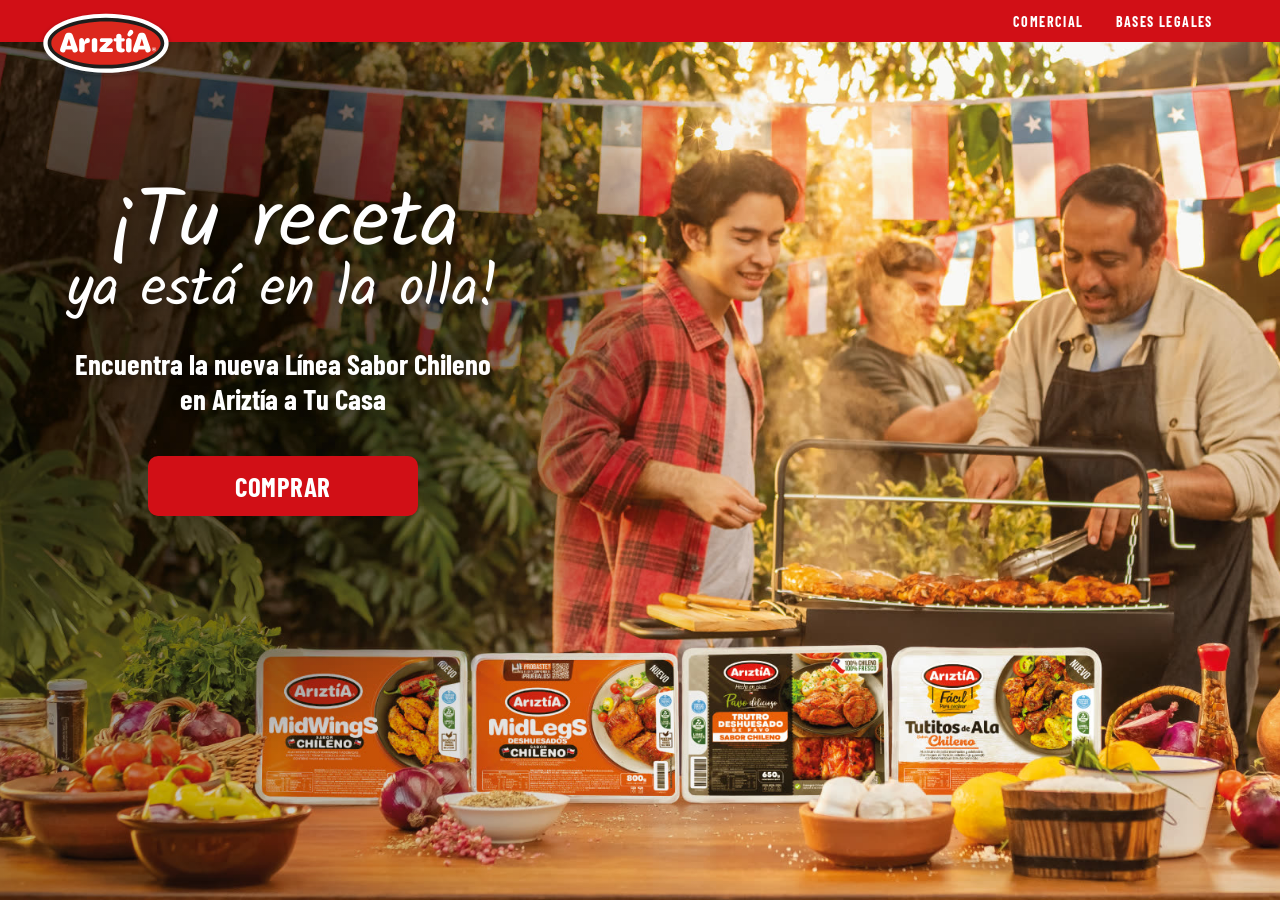
==== gracias.html @ 1b7d971b "Logo Ariztía nuevo (Logo_A.svg) en header, estancia 3, footer, thank you page y animación Co-Authore" ====
<!DOCTYPE html>
<html lang="es">
<head>
  <meta charset="UTF-8">
  <meta name="viewport" content="width=device-width, initial-scale=1.0">
  <title>Ariztía | Gracias por compartir tu sabor</title>
  <meta name="robots" content="noindex, nofollow">
  <link rel="preconnect" href="https://fonts.googleapis.com">
  <link rel="preconnect" href="https://fonts.gstatic.com" crossorigin>
  <link href="https://fonts.googleapis.com/css2?family=Barlow+Condensed:wght@500;600;700&family=Barlow+Semi+Condensed:wght@300;400;500;600&family=Kalam:wght@400;700&display=swap" rel="stylesheet">
  <link rel="stylesheet" href="styles.css">
</head>
<body class="page-thanks">

  <!-- HEADER -->
  <header class="header">
    <div class="header__inner">
      <a href="index.html" class="header__logo" id="headerLogo" aria-label="Ariztía">
        <img src="img/logo-ariztia.svg" alt="Ariztía">
      </a>
      <nav class="header__nav" id="nav">
        <a href="index.html#comercial">Comercial</a>
        <a href="#" class="js-legal" data-doc="bases">Bases legales</a>
      </nav>
      <button class="header__menu" id="menuBtn" aria-label="Abrir menú" aria-expanded="false" aria-controls="nav">
        <span></span><span></span><span></span>
      </button>
    </div>
    <div class="header__progress" id="scrollProgress" aria-hidden="true"></div>
  </header>

  <main id="top" class="thanks">
    <section class="ty" aria-labelledby="tyTitle">
      <div class="ty__inner">
        <h1 class="ty__title anim" data-anim="up" id="tyTitle">
          <span class="ty__title-big">¡Tu receta</span>
          <span class="ty__title-small">ya está en la olla!</span>
        </h1>
        <p class="ty__text anim" data-anim="up" style="--d:.15s">Encuentra la nueva Línea Sabor Chileno<span class="br-desktop"> </span>en Ariztía a Tu Casa</p>
        <a class="btn ty__btn anim" data-anim="up" style="--d:.3s" href="https://www.ariztiaatucasa.cl/parrilleros.html" target="_blank" rel="noopener">Comprar</a>
      </div>
    </section>
  </main>

  <!-- MODAL LEGAL -->
  <div class="modal" id="legalModal" hidden role="dialog" aria-modal="true">
    <div class="modal__backdrop js-close-modal"></div>
    <div class="modal__box modal__box--doc">
      <button class="modal__close js-close-modal" aria-label="Cerrar">&times;</button>
      <div class="modal__doc" id="legalContent"></div>
    </div>
  </div>

  <script src="script.js"></script>
</body>
</html>
---- styles.css ----
/* =========================================================
   Ariztía — Landing "Al recetario del campo chileno"
   Mobile-first (base: iPhone 14 Pro Max, 430px)
   ========================================================= */

/* ---------- Tipografías corporativas ----------
   Bahnschrift y Segoe Print se toman primero de la máquina (local):
   vienen en Windows 10/11 y en este Mac via Adobe Creative Cloud.
   Como respaldo para hosting, copiar en fonts/ (desde Windows C:\Windows\Fonts):
     fonts/bahnschrift.ttf   (variable: peso 300-700, ancho 75-100)
     fonts/segoepr.ttf       (Segoe Print)
     fonts/segoeprb.ttf      (Segoe Print Bold)
   Si nada de eso existe, cae a Barlow Condensed / Kalam (Google Fonts). */
@font-face {
  font-family: "Bahnschrift";
  src: local("Bahnschrift Light Condensed"), local("Bahnschrift-Light-Condensed"), url("fonts/bahnschrift.ttf") format("truetype");
  font-weight: 300;
  font-stretch: 75%;
  font-display: swap;
}
@font-face {
  font-family: "Bahnschrift";
  src: local("Bahnschrift Light SemiCondensed"), local("Bahnschrift-Light-SemiCondensed"), url("fonts/bahnschrift.ttf") format("truetype");
  font-weight: 300;
  font-stretch: 87.5%;
  font-display: swap;
}
@font-face {
  font-family: "Bahnschrift";
  src: local("Bahnschrift Light"), local("Bahnschrift-Light"), url("fonts/bahnschrift.ttf") format("truetype");
  font-weight: 300;
  font-stretch: 100%;
  font-display: swap;
}
@font-face {
  font-family: "Bahnschrift";
  src: local("Bahnschrift SemiLight Condensed"), local("Bahnschrift-SemiLight-Condensed"), url("fonts/bahnschrift.ttf") format("truetype");
  font-weight: 350;
  font-stretch: 75%;
  font-display: swap;
}
@font-face {
  font-family: "Bahnschrift";
  src: local("Bahnschrift SemiLight SemiCondensed"), local("Bahnschrift-SemiLight-SemiCondensed"), url("fonts/bahnschrift.ttf") format("truetype");
  font-weight: 350;
  font-stretch: 87.5%;
  font-display: swap;
}
@font-face {
  font-family: "Bahnschrift";
  src: local("Bahnschrift SemiLight"), local("Bahnschrift-SemiLight"), url("fonts/bahnschrift.ttf") format("truetype");
  font-weight: 350;
  font-stretch: 100%;
  font-display: swap;
}
@font-face {
  font-family: "Bahnschrift";
  src: local("Bahnschrift Condensed"), local("Bahnschrift-Condensed"), url("fonts/bahnschrift.ttf") format("truetype");
  font-weight: 400;
  font-stretch: 75%;
  font-display: swap;
}
@font-face {
  font-family: "Bahnschrift";
  src: local("Bahnschrift SemiCondensed"), local("Bahnschrift-SemiCondensed"), url("fonts/bahnschrift.ttf") format("truetype");
  font-weight: 400;
  font-stretch: 87.5%;
  font-display: swap;
}
@font-face {
  font-family: "Bahnschrift";
  src: local("Bahnschrift"), local("Bahnschrift"), url("fonts/bahnschrift.ttf") format("truetype");
  font-weight: 400;
  font-stretch: 100%;
  font-display: swap;
}
@font-face {
  font-family: "Bahnschrift";
  src: local("Bahnschrift SemiBold Condensed"), local("Bahnschrift-SemiBold-Condensed"), url("fonts/bahnschrift.ttf") format("truetype");
  font-weight: 600;
  font-stretch: 75%;
  font-display: swap;
}
@font-face {
  font-family: "Bahnschrift";
  src: local("Bahnschrift SemiBold SemiCondensed"), local("Bahnschrift-SemiBold-SemiCondensed"), url("fonts/bahnschrift.ttf") format("truetype");
  font-weight: 600;
  font-stretch: 87.5%;
  font-display: swap;
}
@font-face {
  font-family: "Bahnschrift";
  src: local("Bahnschrift SemiBold"), local("Bahnschrift-SemiBold"), url("fonts/bahnschrift.ttf") format("truetype");
  font-weight: 600;
  font-stretch: 100%;
  font-display: swap;
}
@font-face {
  font-family: "Bahnschrift";
  src: local("Bahnschrift Bold Condensed"), local("Bahnschrift-Bold-Condensed"), url("fonts/bahnschrift.ttf") format("truetype");
  font-weight: 700;
  font-stretch: 75%;
  font-display: swap;
}
@font-face {
  font-family: "Bahnschrift";
  src: local("Bahnschrift Bold SemiCondensed"), local("Bahnschrift-Bold-SemiCondensed"), url("fonts/bahnschrift.ttf") format("truetype");
  font-weight: 700;
  font-stretch: 87.5%;
  font-display: swap;
}
@font-face {
  font-family: "Bahnschrift";
  src: local("Bahnschrift Bold"), local("Bahnschrift-Bold"), url("fonts/bahnschrift.ttf") format("truetype");
  font-weight: 700;
  font-stretch: 100%;
  font-display: swap;
}
@font-face {
  font-family: "Segoe Print";
  src: local("Segoe Print"), local("SegoePrint"), url("fonts/segoepr.ttf") format("truetype");
  font-weight: 400;
  font-display: swap;
}
@font-face {
  font-family: "Segoe Print";
  src: local("Segoe Print Bold"), local("SegoePrint-Bold"), url("fonts/segoeprb.ttf") format("truetype");
  font-weight: 700;
  font-display: swap;
}

:root {
  --red: #d10f16;
  --red-dark: #b30c12;
  --black: #050505;
  --white: #ffffff;
  --gray-line: #a3a3a3;
  --gray-text: #3a3a3a;
  --font-head: "Bahnschrift", "Barlow Condensed", "Arial Narrow", sans-serif;   /* titulares: Bahnschrift Condensed */
  --font-cond: "Bahnschrift", "Barlow Semi Condensed", "Arial Narrow", sans-serif; /* textos y labels: Bahnschrift SemiCondensed */
  --font-script: "Segoe Print", "Kalam", "Bradley Hand", cursive;
  --radius-card: 34px;
  --gutter: 16px;
  --header-h: 80px;
}

*, *::before, *::after { box-sizing: border-box; }

html { scroll-behavior: smooth; -webkit-text-size-adjust: 100%; }

body {
  margin: 0;
  font-family: var(--font-cond);
  font-stretch: 87.5%;
  font-weight: 300;
  color: var(--gray-text);
  background: var(--white);
  overflow-x: hidden;
}

img { max-width: 100%; display: block; }
button { font: inherit; cursor: pointer; }
a { color: inherit; }

.req { color: var(--red); }

/* ---------- Header ---------- */
.header {
  position: sticky;
  top: 0;
  z-index: 50;
  background: var(--red);
  height: var(--header-h);
}
.header__inner {
  max-width: 1200px;
  margin: 0 auto;
  height: 100%;
  padding: 0 26px;
  display: flex;
  align-items: center;
  justify-content: space-between;
}
.header__logo img { width: 80px; height: auto; }

.header__nav {
  position: fixed;
  inset: var(--header-h) 0 0 0;
  background: var(--red);
  display: flex;
  flex-direction: column;
  align-items: center;
  justify-content: center;
  gap: 32px;
  transform: translateY(-110%);
  opacity: 0;
  transition: transform .35s ease, opacity .3s ease;
  z-index: 40;
}
.header__nav.is-open { transform: translateY(0); opacity: 1; }
.header__nav a {
  color: #fff;
  text-decoration: none;
  font-family: var(--font-head);
  font-stretch: 75%;
  font-weight: 700;
  font-size: 28px;
  letter-spacing: .06em;
  text-transform: uppercase;
}

.header__menu {
  width: 30px;
  height: 22px;
  padding: 0;
  border: 0;
  background: none;
  display: flex;
  flex-direction: column;
  justify-content: space-between;
}
.header__menu span {
  display: block;
  height: 3px;
  width: 100%;
  background: #fff;
  border-radius: 2px;
  transition: transform .3s, opacity .3s;
}
.header__menu.is-open span:nth-child(1) { transform: translateY(9.5px) rotate(45deg); }
.header__menu.is-open span:nth-child(2) { opacity: 0; }
.header__menu.is-open span:nth-child(3) { transform: translateY(-9.5px) rotate(-45deg); }

/* ---------- Hero ---------- */
.hero {
  position: sticky;      /* queda fijo bajo el header; la sección 2 se desliza encima (parallax) */
  top: var(--header-h);
  z-index: 0;
  overflow: hidden;
  color: #fff;
  background: #1a0d05 url("video/hero-mobile-poster.jpg") center / cover no-repeat;
  min-height: 760px;
}
.hero__video {
  display: block;
  position: absolute;
  inset: 0;
  width: 100%;
  height: 100%;
  object-fit: cover;
  object-position: center;
  pointer-events: none;
}
.hero::before {
  content: "";
  position: absolute;
  inset: 0;
  z-index: 1;                   /* sobre el video de fondo */
  background: rgba(0,0,0,.4);   /* pantalla negra al 40% (desktop y móvil) */
}
@media (max-width: 899px) {
  .hero { display: flex; flex-direction: column; min-height: max(700px, calc(100vh - var(--header-h))); min-height: max(700px, calc(100svh - var(--header-h))); }
  .hero__inner { flex: 1; justify-content: center; padding-top: 24px; padding-bottom: 36px; }
}
.hero__inner {
  position: relative;
  z-index: 2;                   /* contenido sobre la capa negra */
  max-width: 1200px;
  margin: 0 auto;
  padding: 36px var(--gutter) 52px;
  display: flex;
  flex-direction: column;
  align-items: center;
  text-align: center;
}
.hero__title { margin: 0 0 30px; line-height: 1.1; }
.hero__title-line {
  display: block;
  font-family: var(--font-head);
  font-stretch: 75%;
  font-weight: 700;
  font-size: clamp(26px, 7.2vw, 31px);   /* móvil: +20% */
  letter-spacing: -.01em;
}
.hero__title { text-wrap: balance; }
.hero__title-script {
  display: inline;            /* móvil: las dos líneas fluyen y se reparten solas */
  font-family: var(--font-script);
  font-weight: 400;
  font-size: clamp(27px, 7.6vw, 36px);
  line-height: 1.1;
}
.hero__question {
  margin: 0;
  font-family: var(--font-head);
  font-stretch: 75%;
  font-weight: 700;
  text-transform: uppercase;
  font-size: clamp(14px, 3.8vw, 17px);
  letter-spacing: .01em;
}
.hero__script {
  margin: 6px auto 0;
  max-width: 380px;
  font-family: var(--font-head);      /* condensada en negrita (la "otra" fuente) */
  font-stretch: 75%;
  font-weight: 700;
  font-size: clamp(30px, 8.4vw, 38px);   /* móvil: +50% */
  line-height: 1.15;
  text-wrap: balance;
}
/* móvil: título → productos → frase → botones */
.hero__copy { order: 1; }
.hero__kit  { order: 2; margin: 0 0 22px; padding: 0; }
.hero__cta  { order: 3; }
.hero__actions { order: 4; margin-top: 26px; }
.hero__kit img { width: 100%; height: auto; max-width: 380px; margin: 0 auto; }   /* móvil: productos más grandes */

.sr-only { position: absolute; width: 1px; height: 1px; padding: 0; margin: -1px; overflow: hidden; clip: rect(0 0 0 0); white-space: nowrap; border: 0; }

/* ---------- Buttons ---------- */
.btn {
  display: inline-flex;
  align-items: center;
  justify-content: center;
  gap: 14px;
  background: var(--red);
  color: #fff;
  border: 0;
  border-radius: 12px;
  font-family: var(--font-head);
  font-stretch: 75%;
  font-weight: 700;
  text-transform: uppercase;
  letter-spacing: .02em;
  transition: background .2s, transform .15s;
}
.btn:hover { background: var(--red-dark); }
.btn:active { transform: scale(.97); }
.btn--video { height: 60px; padding: 0 30px; font-size: 24px; min-width: 196px; }
.hero__actions {
  width: 100%;
  display: flex;
  flex-direction: column;     /* móvil: un botón bajo el otro */
  justify-content: center;
  align-items: center;
  gap: 14px;
}
.hero__actions .btn { width: min(100%, 280px); }
.hero__actions .btn { text-decoration: none; }
.btn--white { background: #fff; color: var(--red); box-shadow: inset 0 0 0 2px var(--red); }
.btn--white:hover { background: #fff2f2; }
.btn--white .btn__play { background: var(--red); }
.btn--white .btn__play::after { border-left-color: #fff; }
.btn__play {
  width: 22px; height: 22px;
  border-radius: 50%;
  background: #fff;
  position: relative;
}
.btn__play::after {
  content: "";
  position: absolute;
  left: 8.5px; top: 5.5px;
  border-left: 8px solid var(--red);
  border-top: 5.5px solid transparent;
  border-bottom: 5.5px solid transparent;
}
.btn--submit { height: 54px; padding: 0 32px; font-size: 22px; border-radius: 8px; }

/* ---------- Intro (fondo negro) ---------- */
.intro {
  position: relative;
  z-index: 1;
  background: var(--black);
  color: #fff;
  text-align: center;
  padding: 60px var(--gutter) 0;
}
.intro__inner { max-width: 1200px; margin: 0 auto; padding-bottom: 70px; }
.intro__title {
  margin: 0 auto 30px;
  max-width: 320px;
  font-family: var(--font-script);    /* misma tipografía manuscrita que la segunda frase */
  font-weight: 400;
  font-size: clamp(32px, 9.6vw, 44px);
  line-height: 1.05;
}
.intro__olla {
  display: flex;
  align-items: center;
  justify-content: center;
  gap: 22px;
}
.intro__olla img { width: 94px; height: auto; }
.intro__script {
  margin: 0;
  max-width: 250px;                   /* un solo párrafo, en 3-4 líneas en móvil */
  text-align: left;
  font-family: var(--font-script);
  font-weight: 400;
  font-size: clamp(22px, 6.2vw, 28px);
  line-height: 1.15;
  text-wrap: balance;
}

/* ---------- Formulario ---------- */
.form-section {
  background: var(--black);
  padding: 0 0 26px;
  position: relative;
  z-index: 2;
}
.form-card {
  background: #fff;
  border-radius: var(--radius-card);
  box-shadow: 0 -12px 30px rgba(0,0,0,.25);
  padding: 34px 32px 44px;
  margin: 0 auto -60px;   /* baja sobre la sección de campo */
  max-width: 1040px;
}
.form__grid { display: grid; grid-template-columns: 1fr; gap: 0; }
.field--imagen { order: 1; }   /* en móvil la imagen va al final del paso 2 */

.field { margin-bottom: 8px; }
.field label, .check legend {
  display: block;
  font-weight: 300;
  text-transform: uppercase;
  font-size: 16px;
  letter-spacing: .02em;
  color: var(--gray-text);
  margin-bottom: 8px;
}
.field input[type="text"],
.field textarea,
.upload {
  width: 100%;
  min-height: 34px;
  border: 1.5px solid var(--gray-line);
  border-radius: 2px;
  background: #fff;
  padding: 6px 10px;
  font-family: var(--font-cond);
  font-weight: 300;
  font-size: 16px;
  color: #222;
  outline: none;
  transition: border-color .2s, box-shadow .2s;
}
.field textarea { resize: vertical; min-height: 34px; line-height: 1.3; }
.field input:focus, .field textarea:focus, .upload:focus-within {
  border-color: var(--red);
  box-shadow: 0 0 0 3px rgba(209,15,22,.12);
}
.field.is-invalid input, .field.is-invalid textarea, .field.is-invalid .upload { border-color: var(--red); }
.check.is-invalid .check__box { border-color: var(--red); }

.upload {
  position: relative;
  display: flex;
  align-items: center;
  justify-content: space-between;
  gap: 10px;
  cursor: pointer;
}
.upload input[type="file"] {
  position: absolute; inset: 0;
  opacity: 0; cursor: pointer; width: 100%;
}
.upload__name { flex: 1; overflow: hidden; text-overflow: ellipsis; white-space: nowrap; font-size: 15px; }
.upload__icon { width: 16px; height: 16px; flex: none; filter: invert(1) brightness(.35); }

.form__legal { margin-top: 22px; }
.check { border: 0; padding: 0; margin: 0 0 24px; }
.check legend { margin-bottom: 12px; padding: 0; }
.check__label {
  display: flex;
  align-items: flex-start;
  gap: 8px;
  cursor: pointer;
  font-size: 12.5px;
  line-height: 1.4;
  text-transform: uppercase;
  letter-spacing: .02em;
}
.check__label input { position: absolute; opacity: 0; width: 0; height: 0; }
.check__box {
  flex: none;
  width: 12px; height: 12px;
  margin-top: 2px;
  border: 1.5px solid var(--gray-line);
  border-radius: 2px;
  position: relative;
  background: #fff;
}
.check__label input:checked + .check__box { background: var(--red); border-color: var(--red); }
.check__label input:checked + .check__box::after {
  content: "";
  position: absolute;
  left: 3px; top: 0;
  width: 3px; height: 6px;
  border: solid #fff;
  border-width: 0 2px 2px 0;
  transform: rotate(45deg);
}
.check__label input:focus-visible + .check__box { outline: 2px solid var(--red); outline-offset: 2px; }
.check__label a { color: var(--red); text-decoration: none; }
.check__label a:hover { text-decoration: underline; }

.form__error {
  color: var(--red);
  font-size: 14px;
  text-transform: uppercase;
  margin: 0 0 16px;
}

.form__success { text-align: center; padding: 20px 0; }
.form__success img { width: 90px; margin: 0 auto 16px; filter: invert(1) brightness(.2); }
.form__success h3 { font-family: var(--font-head); font-stretch: 75%; font-weight: 700; font-size: 28px; margin: 0 0 8px; color: #111; }
.form__success p { margin: 0; font-size: 17px; }


/* ---------- Formulario en 2 pasos ---------- */
.steps {
  list-style: none;
  margin: 0 0 30px;
  padding: 0;
  display: flex;
  align-items: center;
  justify-content: center;
  gap: 10px;
}
.steps__item { display: flex; }
.steps__btn {
  display: flex;
  align-items: center;
  gap: 10px;
  padding: 0;
  border: 0;
  background: none;
  color: #9a9a9a;
  font-family: var(--font-head);
  font-stretch: 75%;
  font-weight: 700;
  text-transform: uppercase;
  letter-spacing: .04em;
  font-size: 15px;
  cursor: pointer;
  transition: color .25s;
}
.steps__num {
  width: 34px; height: 34px;
  border-radius: 50%;
  display: inline-flex;
  align-items: center;
  justify-content: center;
  border: 2px solid #c9c9c9;
  color: #9a9a9a;
  font-size: 16px;
  transition: background .25s, border-color .25s, color .25s, transform .25s;
}
.steps__line {
  flex: 0 1 70px;
  min-width: 28px;
  height: 2px;
  background: #d5d5d5;
  position: relative;
  overflow: hidden;
  border-radius: 2px;
}
.steps__line::after {
  content: "";
  position: absolute;
  inset: 0;
  background: var(--red);
  transform: scaleX(0);
  transform-origin: left;
  transition: transform .4s ease;
}
.steps.is-step-2 .steps__line::after { transform: scaleX(1); }

.steps__item.is-active .steps__btn { color: #222; }
.steps__item.is-active .steps__num { background: var(--red); border-color: var(--red); color: #fff; transform: scale(1.08); }
.steps__item.is-done .steps__btn { color: var(--red); }
.steps__item.is-done .steps__num { background: #fff; border-color: var(--red); color: var(--red); }
.steps__item.is-done .steps__num::before { content: "✓"; }
.steps__item.is-done .steps__num { font-size: 0; }
.steps__item.is-done .steps__num::before { font-size: 16px; }
.steps__btn:focus-visible .steps__num { outline: 2px solid var(--red); outline-offset: 3px; }
.steps__btn[disabled] { cursor: not-allowed; }

.step { border: 0; padding: 0; margin: 0; min-width: 0; }
.step[hidden] { display: none; }
.step.is-active { animation: stepIn .45s ease; }
@keyframes stepIn { from { opacity: 0; transform: translateY(16px); } to { opacity: 1; transform: none; } }
.step__title {
  padding: 0;
  margin: 0 0 18px;
  font-family: var(--font-head);
  font-stretch: 75%;
  font-weight: 700;
  font-size: 22px;
  color: #222;
  text-transform: uppercase;
}
.opt { color: #8a8a8a; text-transform: none; letter-spacing: 0; font-size: .9em; }
.form__note {
  margin: 4px 0 0;
  font-size: 13px;
  line-height: 1.4;
  color: #6a6a6a;
}
.form__actions {
  display: flex;
  align-items: center;
  gap: 14px;
  margin-top: 26px;
}
.btn--ghost {
  height: 54px;
  padding: 0 24px;
  font-size: 20px;
  border-radius: 8px;
  background: #fff;
  color: var(--red);
  box-shadow: inset 0 0 0 2px var(--red);
}
.btn--ghost:hover { background: #fff2f2; }
.field.is-invalid input, .field.is-invalid textarea { background: #fff6f6; }
.field input[type="email"], .field input[type="tel"], .field input[type="number"] {
  width: 100%;
  min-height: 34px;
  border: 1.5px solid var(--gray-line);
  border-radius: 2px;
  background: #fff;
  padding: 6px 10px;
  font-family: var(--font-cond);
  font-weight: 300;
  font-size: 16px;
  color: #222;
  outline: none;
  transition: border-color .2s, box-shadow .2s;
}
.field input::placeholder, .field textarea::placeholder { color: #b5b5b5; }

/* Selectores (personas / tiempos) con flecha en rojo de marca */
.field__label {
  display: block;
  font-weight: 300;
  text-transform: uppercase;
  font-size: 16px;
  letter-spacing: .02em;
  color: var(--gray-text);
  margin-bottom: 8px;
}
.select { position: relative; }
.select select {
  width: 100%;
  min-height: 34px;
  border: 1.5px solid var(--gray-line);
  border-radius: 2px;
  background: #fff;
  padding: 6px 36px 6px 10px;
  font-family: var(--font-cond);
  font-weight: 300;
  font-size: 16px;
  color: #222;
  outline: none;
  cursor: pointer;
  -webkit-appearance: none;
  -moz-appearance: none;
  appearance: none;
  transition: border-color .2s, box-shadow .2s;
}
.select select:invalid { color: #b5b5b5; }        /* placeholder gris mientras no se elige */
.select select option { color: #222; }
.select::after {
  content: "";
  position: absolute;
  right: 12px;
  top: 50%;
  width: 9px;
  height: 9px;
  border-right: 2.5px solid var(--red);
  border-bottom: 2.5px solid var(--red);
  transform: translateY(-70%) rotate(45deg);
  pointer-events: none;
}
.select select:focus { border-color: var(--red); box-shadow: 0 0 0 3px rgba(209,15,22,.12); }
.field.is-invalid select { border-color: var(--red); background: #fff6f6; }
.time { display: grid; grid-template-columns: 1fr 1fr; gap: 10px; }

/* ---------- Campo / comercial ---------- */
.campo {
  position: relative;
  z-index: 1;
  color: #fff;
  text-align: center;
  background: #2b3a1c url("img/campo.jpg") center / cover no-repeat;
}
.campo::before {
  content: "";
  position: absolute;
  inset: 0;
  background: rgba(0,0,0,.45);
}
.campo__inner {
  position: relative;
  z-index: 1;
  max-width: 1200px;
  margin: 0 auto;
  padding: 130px var(--gutter) 70px;   /* la foto de fondo sigue por debajo del video */
  display: flex;
  flex-direction: column;
  align-items: center;
}
.campo__text { display: flex; flex-direction: column; align-items: center; }
.campo__logo { width: 150px; }
.campo__logo.is-pending { opacity: 0; }
.header__logo.is-morphing { visibility: hidden; }
.logo-ghost {
  position: fixed;
  top: 0; left: 0;
  z-index: 60;
  pointer-events: none;
  display: none;
  will-change: transform, width;
}
.logo-ghost img { width: 100%; height: auto; display: block; }
.campo__script {
  margin: 20px 0 0;
  font-family: var(--font-script);
  font-size: clamp(26px, 7.4vw, 34px);
  line-height: 1.05;
}
.campo__quote {
  margin: 62px auto 0;
  max-width: 380px;
  font-family: var(--font-head);
  font-stretch: 75%;
  font-weight: 700;
  text-transform: uppercase;
  font-size: clamp(19px, 5.4vw, 24px);
  line-height: 1.35;
}
.campo__video {
  position: relative;
  display: block;
  width: 100%;
  max-width: 420px;
  margin: 54px auto 0;
  padding: 0;
  border: 2px solid #fff;    /* borde blanco del preview (móvil y desktop) */
  background: #000;
  aspect-ratio: 16 / 9;
  overflow: hidden;
  box-shadow: 0 10px 30px rgba(0,0,0,.4);
}
.campo__video .campo__loop { width: 100%; height: 100%; object-fit: cover; display: block; background: #000; transition: transform .4s; }
.campo__video:hover .campo__loop { transform: scale(1.03); }
.campo__play {
  position: absolute;
  left: 50%; top: 50%;
  width: 64px; height: 64px;
  transform: translate(-50%, -50%);
  border-radius: 50%;
  background: rgba(209,15,22,.92);
  box-shadow: 0 6px 20px rgba(0,0,0,.4);
}
.campo__play::after {
  content: "";
  position: absolute;
  left: 25px; top: 18px;
  border-left: 20px solid #fff;
  border-top: 14px solid transparent;
  border-bottom: 14px solid transparent;
}

/* ---------- Footer ---------- */
.footer {
  position: relative;
  z-index: 1;
  background: #fff;
  text-align: center;
  padding: 36px var(--gutter) 40px;   /* el blanco es solo del footer */
  font-size: 13px;
  color: #666;
}
.footer img { width: 70px; margin: 0 auto 10px; }
.footer p { margin: 0 0 8px; }
.footer nav { display: flex; flex-wrap: wrap; justify-content: center; gap: 6px 18px; }
.footer nav a { color: var(--red); text-decoration: none; text-transform: uppercase; letter-spacing: .04em; }
.footer nav a:hover { text-decoration: underline; }

/* ---------- Modal ---------- */
.modal { position: fixed; inset: 0; z-index: 100; display: flex; align-items: center; justify-content: center; padding: 16px; }
.modal__backdrop { position: absolute; inset: 0; background: rgba(0,0,0,.85); }
.modal__box {
  position: relative;
  width: 100%;
  max-width: 960px;
  background: #000;
  border-radius: 10px;
  overflow: hidden;
  box-shadow: 0 20px 60px rgba(0,0,0,.6);
  animation: modalIn .25s ease;
}
@keyframes modalIn { from { opacity: 0; transform: scale(.96); } to { opacity: 1; transform: none; } }
.modal__close {
  position: absolute;
  top: 8px; right: 8px;
  z-index: 2;
  width: 40px; height: 40px;
  border: 0; border-radius: 50%;
  background: var(--red);
  color: #fff;
  font-size: 26px;
  line-height: 1;
}
/* Lightbox del comercial: lo más grande posible sin salir de la pantalla, con la X afuera */
.modal__box--video {
  overflow: visible;
  border-radius: 6px;
  max-width: min(94vw, calc((100vh - 120px) * 16 / 9), 1600px);
}
.modal__video { aspect-ratio: 16 / 9; background: #000; border-radius: 6px; overflow: hidden; }
.modal__video iframe { width: 100%; height: 100%; display: block; border: 0; }
.modal__close--outside {
  top: -50px; right: -6px;
  width: 42px; height: 42px;
  font-size: 30px;
  background: transparent;
  border: 2px solid rgba(255,255,255,.85);
  transition: background .2s, transform .2s;
}
.modal__close--outside:hover { background: var(--red); border-color: var(--red); transform: rotate(90deg); }
.modal__box--doc { background: #fff; max-width: 760px; max-height: 85vh; overflow: auto; }
.modal__doc { padding: 40px 28px 32px; color: #222; font-weight: 300; font-size: 16px; line-height: 1.55; }
.modal__doc h2 { font-family: var(--font-head); font-stretch: 75%; font-weight: 700; text-transform: uppercase; margin: 0 0 16px; font-size: 26px; color: var(--red); }
.modal__doc h3 { font-weight: 700; font-size: 18px; margin: 22px 0 6px; }
.modal__doc p { margin: 0 0 10px; }

body.no-scroll { overflow: hidden; }
[hidden] { display: none !important; }

/* =========================================================
   DESKTOP (>= 900px)
   ========================================================= */
@media (min-width: 900px) {
  :root { --header-h: clamp(42px, 3.1vw, 60px); --gutter: 48px; --radius-card: 40px; }

  /* Header: franja baja, logo sobresale por debajo (guía Vista_Home_Desktop) */
  .header__inner { max-width: none; padding: 0 var(--gutter); justify-content: flex-end; }
  .header__logo {
    position: absolute;
    top: 8px;
    left: clamp(24px, 2.8vw, 54px);
    z-index: 2;
  }
  .header__logo img { width: clamp(140px, 10.3vw, 200px); }   /* el SVG nuevo ya trae su sombra */
  .header__menu { display: none; }
  .header__nav {
    position: static;
    inset: auto;
    transform: none;
    opacity: 1;
    flex-direction: row;
    gap: clamp(28px, 2.5vw, 48px);
    background: none;
    transition: none;
    margin-right: clamp(0px, 1.5vw, 30px);
  }
  .header__nav a { font-size: clamp(14px, .83vw, 16px); letter-spacing: .1em; position: relative; padding: 6px 0; }
  .header__nav a::after {
    content: ""; position: absolute; left: 0; right: 0; bottom: 0;
    height: 2px; background: #fff; transform: scaleX(0); transition: transform .25s; transform-origin: left;
  }
  .header__nav a:hover::after, .header__nav a:focus-visible::after { transform: scaleX(1); }

  /* Hero: una columna centrada, referencia 1920 x 1087 */
  .hero {
    height: auto;
    min-height: calc(100vh - var(--header-h));   /* llena la pantalla y crece si el contenido lo necesita */
    display: flex;
    align-items: center;
    background-image: url("video/hero-desktop-poster.jpg");
    background-position: center 40%;
  }
  .hero__video { object-position: center 40%; }
  .hero__inner {
    width: 100%;
    max-width: none;
    height: 100%;
    padding: clamp(36px, 4vh, 56px) var(--gutter) clamp(40px, 6vh, 72px);
    display: flex;
    flex-direction: column;
    align-items: center;
    justify-content: center;
    text-align: center;
    gap: 0;
  }
  .hero__copy { order: 1; margin-bottom: clamp(20px, 4vh, 44px); }
  .hero__kit  { order: 2; margin: clamp(4px, 1vh, 16px) 0 0; padding: 0; }
  .hero__cta  { order: 3; margin: clamp(2px, .8vh, 12px) 0 0; }
  .hero > .hero__inner > .hero__actions { order: 4; width: auto; flex-direction: row; margin-top: clamp(34px, 5.5vh, 64px); gap: clamp(14px, 1.3vw, 24px); }
  .hero__actions .btn { width: auto; }

  .hero__title { margin: 0; line-height: 1; }
  .hero__title-script { display: block; font-size: clamp(48px, 4.4vw, 84px); line-height: 1.08; white-space: nowrap; }
  .hero__kit img {
    width: clamp(416px, 40.4vw, 776px);
    max-width: 100%;
    margin: 0 auto;
  }
  .hero__question {
    font-size: clamp(24px, 2.08vw, 40px);
    text-transform: none;        /* en desktop va en altas y bajas */
    letter-spacing: 0;
    line-height: 1.2;
  }
  .hero__script {
    font-size: clamp(26px, 2.2vw, 42px);
    line-height: 1.2;
    max-width: none;
    margin: clamp(2px, .6vh, 8px) auto 0;
    white-space: nowrap;
  }
  .btn--video {
    height: clamp(56px, 4.17vw, 80px);
    font-size: clamp(22px, 1.56vw, 30px);
    padding: 0 clamp(36px, 2.6vw, 50px);
    border-radius: 10px;
    min-width: clamp(240px, 17.4vw, 335px);
  }
  .btn__play { width: clamp(24px, 1.56vw, 30px); height: clamp(24px, 1.56vw, 30px); }
  .btn__play::after { left: 38%; top: 25%; border-left-width: .5em; border-top-width: .33em; border-bottom-width: .33em; font-size: 22px; }

  /* Intro */
  .intro { padding-top: 96px; }
  .intro__inner {
    max-width: 1280px;
    padding-bottom: 96px;
    display: flex;
    align-items: center;
    justify-content: center;
    gap: 72px;
  }
  .intro__olla { gap: 30px; }
  .intro__olla img { width: 124px; }
  .intro__script { font-size: 40px; max-width: 760px; }   /* dos líneas: 'Sube tu receta y participa por una de las' / '3 Ollas + productos Ariztía.' */

  /* Formulario */
  .form-card { padding: 60px 72px 68px; margin-bottom: -100px; max-width: 1080px; }
  .form__grid { grid-template-columns: 1fr 1fr; column-gap: 44px; }
  .field { margin-bottom: 14px; }
  .form__grid { grid-template-columns: repeat(6, 1fr); }
  .field { grid-column: span 3; }
  .field--third { grid-column: span 2; }
  .field--full { grid-column: 1 / -1; }
  .field--imagen { order: 0; }
  .step[data-step="2"] .field { margin-bottom: 18px; }
  #ingredientes, #preparacion { min-height: 132px; }
  .steps { margin-bottom: 36px; }
  .steps__btn { font-size: 16px; }
  .steps__line { flex-basis: 110px; }
  .step__title { font-size: 24px; margin-bottom: 22px; }
  .form__note { font-size: 14px; }
  .btn--ghost { height: 60px; font-size: 22px; padding: 0 30px; }
  .field label, .field__label, .check legend { font-size: 17px; }
  .field input[type="text"], .field input[type="email"], .field input[type="tel"], .field input[type="number"], .field textarea, .upload { min-height: 44px; font-size: 17px; padding: 8px 12px; }
  .field textarea { min-height: 96px; }
  .select select { min-height: 44px; font-size: 17px; padding: 8px 40px 8px 12px; }
  .time { gap: 12px; }
  .form__legal { margin-top: 30px; }
  .check__label { font-size: 13.5px; }
  .btn--submit { height: 60px; font-size: 24px; padding: 0 46px; }

  /* Campo / comercial: dos columnas (guía Vista_3_Desktop, base 1487 px) */
  .campo__inner {
    max-width: none;
    padding: clamp(150px, 13.6vw, 270px) 0 clamp(70px, 6.5vw, 130px) 0;   /* la foto corta más abajo que el video */
    display: grid;
    grid-template-columns: 40fr 60fr;
    column-gap: 0;
    align-items: start;
    text-align: center;
  }
  .campo__text { align-items: center; margin-top: clamp(-90px, -4.5vw, -40px); }   /* logo y textos más arriba, lejos de la franja blanca */
  .campo__logo { width: clamp(200px, 24.3vw, 480px); margin-top: .5vw; }
  .campo__script { font-size: clamp(24px, 2.55vw, 50px); margin-top: clamp(8px, 1.3vw, 26px); }
  .campo__quote {
    max-width: 36vw;
    margin-top: clamp(10px, 2vw, 40px);
    font-size: clamp(18px, 2vw, 40px);
    text-transform: none;         /* en desktop va en altas y bajas */
    font-stretch: 87.5%;          /* Bahnschrift SemiCondensed, como en la guía */
    line-height: 1.12;
  }
  .campo__video { max-width: none; width: 90%; justify-self: start; margin: -4.5vw 0 0; border-radius: 0; aspect-ratio: 16 / 10; box-shadow: 0 16px 40px rgba(0,0,0,.35); }   /* 90%: deja aire al costado derecho */
  .campo__play { width: clamp(70px, 6vw, 100px); height: clamp(70px, 6vw, 100px); }
  .campo__play::after {
    left: 40%; top: 28%;
    border-left-width: .5em; border-top-width: .33em; border-bottom-width: .33em;
    font-size: clamp(34px, 3vw, 50px);
  }
  .br-desktop { display: block; height: 0; }  /* corte de línea de la cita según la guía */

  .modal__close--outside { top: -8px; right: -54px; }

  .footer { padding: 24px var(--gutter) 56px; font-size: 14px; }
  .footer nav { gap: 6px 32px; }

}

/* Desktop con poca altura (ej. notebooks 1280x720): hero más compacto para que los botones queden a la vista */
@media (min-width: 900px) and (max-height: 780px) {
  .hero__inner { padding-top: 20px; padding-bottom: 24px; }
  .hero__copy { margin-bottom: 10px; }
  .hero__title-script { font-size: clamp(40px, 3.6vw, 66px); }
  .hero__kit img { width: clamp(360px, 32vw, 560px); }
  .hero__cta { margin-top: 0; }
  .hero > .hero__inner > .hero__actions { margin-top: 22px; }
}

@media (min-width: 1200px) {
  .intro__script { font-size: 46px; max-width: 880px; }
}

@media (min-width: 1600px) {
  .intro__inner, .campo__inner { max-width: 1400px; }
}


/* =========================================================
   ANIMACIONES DE SCROLL (entrada y salida, mobile + desktop)
   .anim            estado inicial (fuera, abajo)
   .anim.is-in      visible
   .anim.is-out-top ya pasó hacia arriba
   data-anim: up | left | right | zoom | fade
   --d: delay opcional para escalonar
   ========================================================= */
.anim {
  --d: 0s;
  opacity: 0;
  transform: translate3d(0, 36px, 0);
  transition: opacity .7s cubic-bezier(.22,.61,.36,1) var(--d),
              transform .7s cubic-bezier(.22,.61,.36,1) var(--d);
  will-change: opacity, transform;
}
.anim[data-anim="left"]  { transform: translate3d(-48px, 0, 0); }
.anim[data-anim="right"] { transform: translate3d(48px, 0, 0); }
.anim[data-anim="zoom"]  { transform: scale(.82); }
.anim[data-anim="fade"]  { transform: none; }

.anim.is-in { opacity: 1; transform: none; }

/* salida hacia arriba: se aleja en sentido contrario a la entrada */
.anim.is-out-top { opacity: 0; transition-delay: 0s; transform: translate3d(0, -36px, 0); }
.anim.is-out-top[data-anim="left"]  { transform: translate3d(48px, 0, 0); }
.anim.is-out-top[data-anim="right"] { transform: translate3d(-48px, 0, 0); }
.anim.is-out-top[data-anim="zoom"]  { transform: scale(.9) translate3d(0, -24px, 0); } /* encoge: nunca vuelve a entrar al viewport */
.anim.is-out-top[data-anim="fade"]  { transform: none; }


/* parallax del hero: el fondo se mueve más lento y el contenido se desvanece */
.hero { background-attachment: scroll; }
.hero__inner { transform: translate3d(0, var(--hero-shift, 0px), 0); opacity: var(--hero-fade, 1); }

/* header: sombra al scrollear + barra de progreso */
.header { transition: box-shadow .3s, transform .35s ease; }   /* no animar top: en Safari retrasa el sticky al empezar a bajar */
@media (max-width: 899px) { .header.is-hidden { transform: translateY(calc(-100% - 4px)); box-shadow: none; pointer-events: none; } }
.header.is-scrolled { box-shadow: 0 6px 24px rgba(0,0,0,.35); }
.header__progress {
  position: absolute;
  left: 0; bottom: 0;
  height: 3px;
  width: 100%;
  background: #fff;
  transform-origin: left;
  transform: scaleX(0);
  opacity: .9;
}

@media (prefers-reduced-motion: reduce) {
  .anim, .anim.is-out-top { opacity: 1; transform: none; transition: none; }
  .hero__inner { transform: none; opacity: 1; }
}

@media (prefers-reduced-motion: reduce) {
  html { scroll-behavior: auto; }
  *, *::before, *::after { transition: none !important; animation: none !important; }
}

/* ---------- Thank you page (gracias.html) ---------- */
.thanks { background: var(--white); }
.ty {
  position: relative;
  min-height: calc(100vh - var(--header-h));
  min-height: calc(100svh - var(--header-h));
  display: flex;
  align-items: center;
  color: #fff;
  text-align: center;
  background: #3a2a14 url("img/ty-base-mobile.jpg") center bottom / cover no-repeat;   /* Base_TY_Mobile: copa del árbol arriba, escena abajo */
}
.ty::before {
  /* móvil: oscurece un poco la copa del árbol para que el texto se lea */
  content: "";
  position: absolute;
  inset: 0;
  background: linear-gradient(180deg, rgba(0,0,0,.5) 0%, rgba(0,0,0,.35) 35%, rgba(0,0,0,0) 52%);
}
.ty__inner {
  position: relative;
  width: 100%;
  padding: 0 20px 46vh;      /* bloque centrado en la mitad superior (copa del árbol); la escena queda abajo */
  padding-bottom: 46svh;
  display: flex;
  flex-direction: column;
  align-items: center;
}
.ty__title { margin: 0 0 26px; line-height: 1; text-shadow: 0 2px 12px rgba(0,0,0,.35); }
.ty__title-big, .ty__title-small { display: block; font-family: var(--font-script); font-weight: 400; }
.ty__title-big   { font-size: clamp(56px, 16.5vw, 80px); }
.ty__title-small { font-size: clamp(36px, 10.4vw, 52px); margin-top: 4px; white-space: nowrap; }
.ty__text {
  margin: 0 0 34px;
  font-family: var(--font-head);
  font-stretch: 75%;
  font-weight: 700;
  font-size: clamp(24px, 6.9vw, 32px);
  line-height: 1.2;
  text-wrap: balance;
  text-shadow: 0 2px 10px rgba(0,0,0,.35);
}
.ty__btn {
  height: 68px;
  padding: 0 52px;
  font-size: 30px;
  border-radius: 10px;
  text-decoration: none;
  min-width: 270px;
}

@media (min-width: 900px) {
  .ty {
    text-align: left;
    background-image: url("img/ty-base.jpg");
    background-position: center;
    align-items: stretch;
  }
  .ty::before { background: linear-gradient(90deg, rgba(0,0,0,.28) 0%, rgba(0,0,0,.1) 40%, rgba(0,0,0,0) 60%); }
  .ty__inner {
    /* guía IMG_THX (1920x1080): bloque de texto a la izquierda, entre el 17% y el 62% del alto */
    max-width: none;
    padding: clamp(60px, 10vh, 150px) 0 0 clamp(48px, 5.2vw, 100px);
    align-items: flex-start;
    justify-content: flex-start;
    margin-top: 6vh;
  }
  .ty__title { margin-bottom: clamp(20px, 3.2vh, 44px); line-height: .95; }
  .ty__title-big   { font-size: clamp(72px, 6.4vw, 124px); }
  .ty__title-small { font-size: clamp(50px, 4.4vw, 86px); margin-top: 0; padding-left: 0; }
  .ty__text { font-size: clamp(26px, 2.25vw, 44px); line-height: 1.22; margin-bottom: clamp(26px, 4.4vh, 60px); text-align: center; }
  .ty__btn {
    height: clamp(60px, 4.2vw, 80px);
    padding: 0 clamp(60px, 4.5vw, 90px);
    font-size: clamp(26px, 2.1vw, 40px);
    border-radius: 10px;
    align-self: center;
  }
  /* centrar texto y botón bajo el título (como en la guía); el ancho lo da el título en una línea */
  .ty__inner { align-items: center; width: max-content; max-width: 60%; }
  .ty__title { text-align: center; }
  .ty__title-big, .ty__title-small { white-space: nowrap; }
}
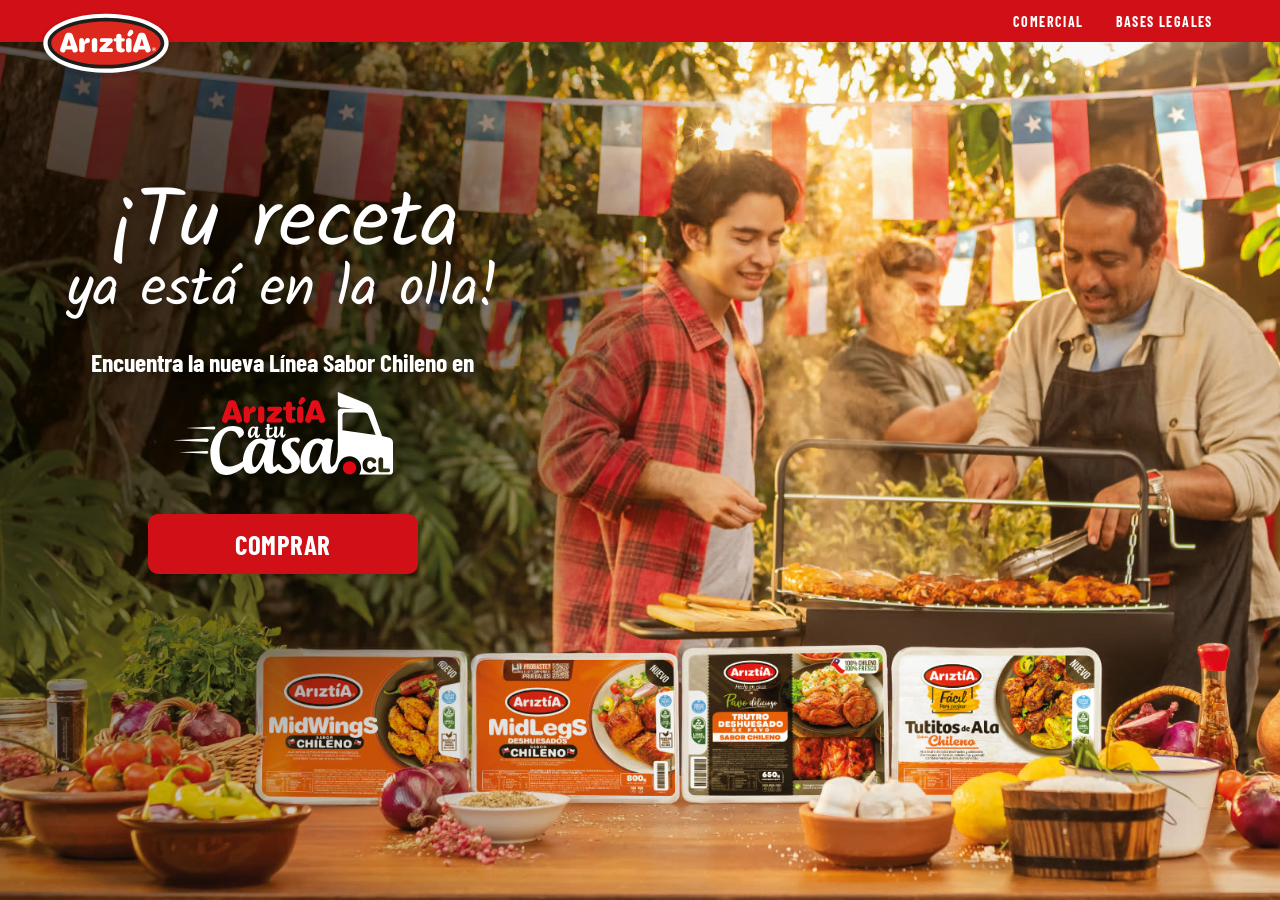
==== commit 63585b6b: "Estancia 2 móvil más junta al formulario; thank you page con logo Ariztía a tu Casa y frase en una l" ====
--- a/gracias.html
+++ b/gracias.html
@@ -36,7 +36,8 @@
           <span class="ty__title-big">¡Tu receta</span>
           <span class="ty__title-small">ya está en la olla!</span>
         </h1>
-        <p class="ty__text anim" data-anim="up" style="--d:.15s">Encuentra la nueva Línea Sabor Chileno<span class="br-desktop"> </span>en Ariztía a Tu Casa</p>
+        <p class="ty__text anim" data-anim="up" style="--d:.15s">Encuentra la nueva Línea Sabor Chileno en</p>
+        <img class="ty__brand anim" data-anim="up" style="--d:.22s" src="img/tucasa.svg" alt="Ariztía a tu Casa .cl" width="787" height="296">
         <a class="btn ty__btn anim" data-anim="up" style="--d:.3s" href="https://www.ariztiaatucasa.cl/parrilleros.html" target="_blank" rel="noopener">Comprar</a>
       </div>
     </section>
--- a/styles.css
+++ b/styles.css
@@ -377,7 +377,7 @@
   text-align: center;
   padding: 60px var(--gutter) 0;
 }
-.intro__inner { max-width: 1200px; margin: 0 auto; padding-bottom: 70px; }
+.intro__inner { max-width: 1200px; margin: 0 auto; padding-bottom: 30px; }   /* móvil: texto más junto al formulario */
 .intro__title {
   margin: 0 auto 30px;
   max-width: 320px;
@@ -716,7 +716,7 @@
   align-items: center;
 }
 .campo__text { display: flex; flex-direction: column; align-items: center; }
-.campo__logo { width: 150px; }
+.campo__logo { width: 230px; }   /* móvil: logo más grande */
 .campo__logo.is-pending { opacity: 0; }
 .header__logo.is-morphing { visibility: hidden; }
 .logo-ghost {
@@ -735,7 +735,7 @@
   line-height: 1.05;
 }
 .campo__quote {
-  margin: 62px auto 0;
+  margin: 22px auto 0;   /* móvil: más cerca de 'El sabor del campo chileno' */
   max-width: 380px;
   font-family: var(--font-head);
   font-stretch: 75%;
@@ -1125,14 +1125,20 @@
 .ty__title-big   { font-size: clamp(56px, 16.5vw, 80px); }
 .ty__title-small { font-size: clamp(36px, 10.4vw, 52px); margin-top: 4px; white-space: nowrap; }
 .ty__text {
-  margin: 0 0 34px;
+  margin: 0 0 14px;
   font-family: var(--font-head);
   font-stretch: 75%;
   font-weight: 700;
-  font-size: clamp(24px, 6.9vw, 32px);
+  font-size: clamp(17px, 5vw, 24px);
   line-height: 1.2;
-  text-wrap: balance;
+  white-space: nowrap;                /* "Encuentra la nueva Línea Sabor Chileno en" en una sola línea */
   text-shadow: 0 2px 10px rgba(0,0,0,.35);
+}
+.ty__brand {
+  width: min(62vw, 240px);
+  height: auto;
+  margin: 0 0 30px;
+  filter: drop-shadow(0 4px 12px rgba(0,0,0,.35));
 }
 .ty__btn {
   height: 68px;
@@ -1162,7 +1168,8 @@
   .ty__title { margin-bottom: clamp(20px, 3.2vh, 44px); line-height: .95; }
   .ty__title-big   { font-size: clamp(72px, 6.4vw, 124px); }
   .ty__title-small { font-size: clamp(50px, 4.4vw, 86px); margin-top: 0; padding-left: 0; }
-  .ty__text { font-size: clamp(26px, 2.25vw, 44px); line-height: 1.22; margin-bottom: clamp(26px, 4.4vh, 60px); text-align: center; }
+  .ty__text { font-size: clamp(24px, 2vw, 40px); line-height: 1.22; margin-bottom: clamp(10px, 1.6vh, 20px); text-align: center; }
+  .ty__brand { width: clamp(220px, 17vw, 330px); margin-bottom: clamp(26px, 4.4vh, 60px); }
   .ty__btn {
     height: clamp(60px, 4.2vw, 80px);
     padding: 0 clamp(60px, 4.5vw, 90px);
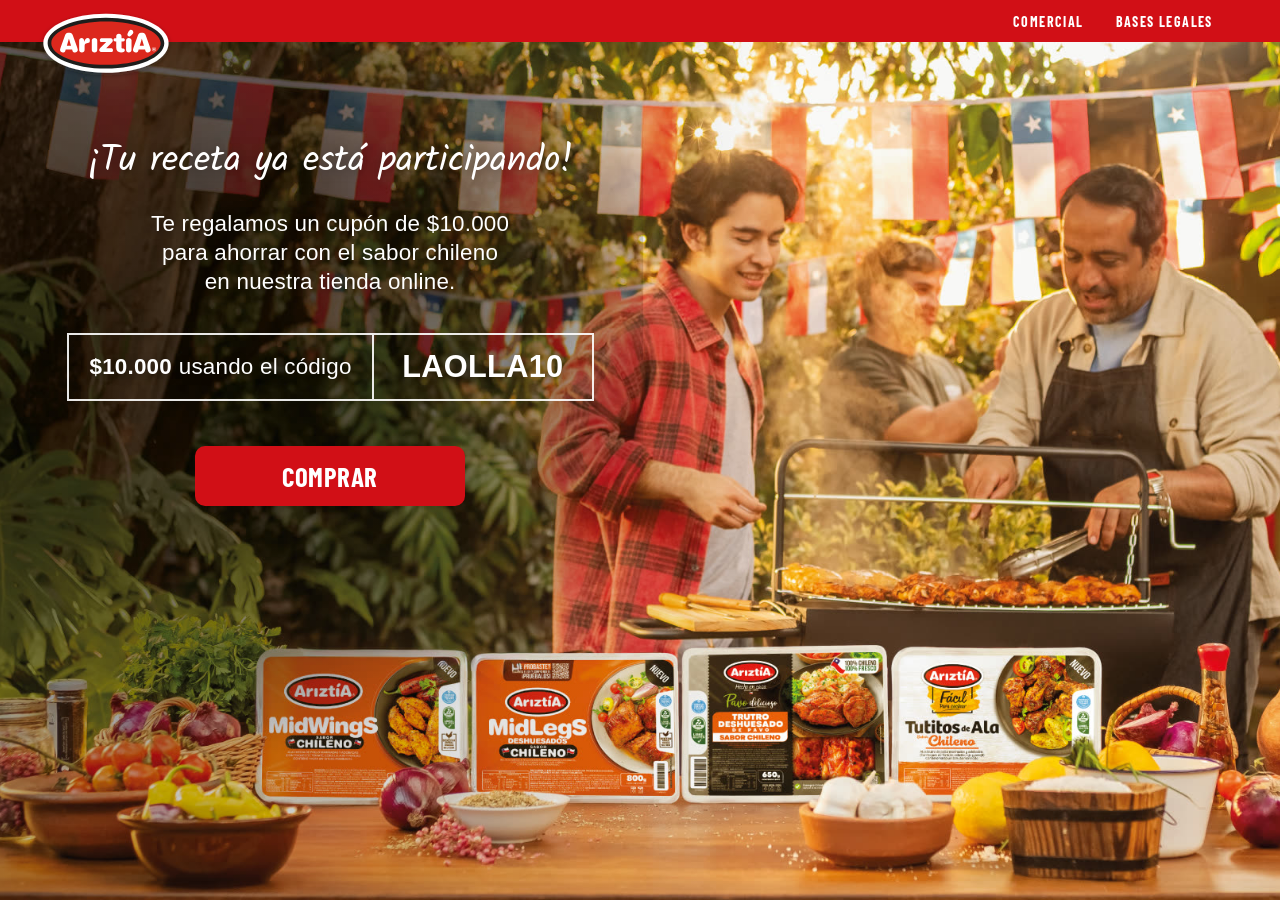
==== commit caa06a65: "Thank you page: textos de cierre.jpg y recuadro del cupón LAOLLA10 Título '¡Tu receta ya está partic" ====
--- a/gracias.html
+++ b/gracias.html
@@ -32,12 +32,12 @@
   <main id="top" class="thanks">
     <section class="ty" aria-labelledby="tyTitle">
       <div class="ty__inner">
-        <h1 class="ty__title anim" data-anim="up" id="tyTitle">
-          <span class="ty__title-big">¡Tu receta</span>
-          <span class="ty__title-small">ya está en la olla!</span>
-        </h1>
-        <p class="ty__text anim" data-anim="up" style="--d:.15s">Encuentra la nueva Línea Sabor Chileno en</p>
-        <img class="ty__brand anim" data-anim="up" style="--d:.22s" src="img/tucasa.svg" alt="Ariztía a tu Casa .cl" width="787" height="296">
+        <h1 class="ty__title anim" data-anim="up" id="tyTitle">¡Tu receta ya está participando!</h1>
+        <p class="ty__text anim" data-anim="up" style="--d:.15s">Te regalamos un cupón de $10.000<br> para ahorrar con el sabor chileno<br> en nuestra tienda online.</p>
+        <div class="ty__coupon anim" data-anim="up" style="--d:.22s">
+          <span class="ty__coupon-label"><strong>$10.000</strong> usando el código</span>
+          <span class="ty__coupon-code">LAOLLA10</span>
+        </div>
         <a class="btn ty__btn anim" data-anim="up" style="--d:.3s" href="https://www.ariztiaatucasa.cl/parrilleros.html" target="_blank" rel="noopener">Comprar</a>
       </div>
     </section>
--- a/styles.css
+++ b/styles.css
@@ -359,12 +359,16 @@
   position: relative;
 }
 .btn__play::after {
+  /* triángulo centrado ópticamente en el círculo; tamaño relativo al diámetro (font-size = diámetro) */
   content: "";
   position: absolute;
-  left: 8.5px; top: 5.5px;
-  border-left: 8px solid var(--red);
-  border-top: 5.5px solid transparent;
-  border-bottom: 5.5px solid transparent;
+  left: 50%; top: 50%;
+  width: 0; height: 0;
+  font-size: 22px;
+  border-left: .34em solid var(--red);
+  border-top: .2em solid transparent;
+  border-bottom: .2em solid transparent;
+  transform: translate(-36%, -50%);
 }
 .btn--submit { height: 54px; padding: 0 32px; font-size: 22px; border-radius: 8px; }
 
@@ -372,6 +376,7 @@
 .intro {
   position: relative;
   z-index: 1;
+  scroll-margin-top: var(--header-h);   /* al llegar por #participa, el header no tapa el inicio del bloque negro */
   background: var(--black);
   color: #fff;
   text-align: center;
@@ -549,17 +554,12 @@
   cursor: pointer;
   transition: color .25s;
 }
-.steps__num {
-  width: 34px; height: 34px;
-  border-radius: 50%;
-  display: inline-flex;
-  align-items: center;
-  justify-content: center;
-  border: 2px solid #c9c9c9;
-  color: #9a9a9a;
-  font-size: 16px;
-  transition: background .25s, border-color .25s, color .25s, transform .25s;
-}
+/* ollas como indicador de paso: 1 cerrada roja / 2 gris (paso 1) → 1 abierta gris / 2 cerrada roja (paso 2) */
+.steps__icon { display: none; width: 35px; height: auto; flex: none; }
+.steps__label { white-space: nowrap; }
+.steps__item.is-active .steps__icon--active { display: block; }
+.steps__item.is-done .steps__icon--done { display: block; }
+.steps__item:not(.is-active):not(.is-done) .steps__icon--pending { display: block; }
 .steps__line {
   flex: 0 1 70px;
   min-width: 28px;
@@ -581,13 +581,8 @@
 .steps.is-step-2 .steps__line::after { transform: scaleX(1); }
 
 .steps__item.is-active .steps__btn { color: #222; }
-.steps__item.is-active .steps__num { background: var(--red); border-color: var(--red); color: #fff; transform: scale(1.08); }
-.steps__item.is-done .steps__btn { color: var(--red); }
-.steps__item.is-done .steps__num { background: #fff; border-color: var(--red); color: var(--red); }
-.steps__item.is-done .steps__num::before { content: "✓"; }
-.steps__item.is-done .steps__num { font-size: 0; }
-.steps__item.is-done .steps__num::before { font-size: 16px; }
-.steps__btn:focus-visible .steps__num { outline: 2px solid var(--red); outline-offset: 3px; }
+.steps__item.is-done .steps__btn { color: #777; }
+.steps__btn:focus-visible .steps__icon { outline: 2px solid var(--red); outline-offset: 3px; border-radius: 6px; }
 .steps__btn[disabled] { cursor: not-allowed; }
 
 .step { border: 0; padding: 0; margin: 0; min-width: 0; }
@@ -892,7 +887,7 @@
     width: 100%;
     max-width: none;
     height: 100%;
-    padding: clamp(36px, 4vh, 56px) var(--gutter) clamp(40px, 6vh, 72px);
+    padding: clamp(16px, 2vh, 28px) var(--gutter) clamp(16px, 2.4vh, 32px);
     display: flex;
     flex-direction: column;
     align-items: center;
@@ -900,17 +895,20 @@
     text-align: center;
     gap: 0;
   }
-  .hero__copy { order: 1; margin-bottom: clamp(20px, 4vh, 44px); }
+  .hero__copy { order: 1; margin-bottom: clamp(8px, 1.6vh, 20px); }
   .hero__kit  { order: 2; margin: clamp(4px, 1vh, 16px) 0 0; padding: 0; }
-  .hero__cta  { order: 3; margin: clamp(2px, .8vh, 12px) 0 0; }
-  .hero > .hero__inner > .hero__actions { order: 4; width: auto; flex-direction: row; margin-top: clamp(34px, 5.5vh, 64px); gap: clamp(14px, 1.3vw, 24px); }
+  .hero__cta  { order: 3; margin: 0; }
+  .hero > .hero__inner > .hero__actions { order: 4; width: auto; flex-direction: row; margin-top: clamp(20px, 3vh, 36px); gap: clamp(14px, 1.3vw, 24px); }
   .hero__actions .btn { width: auto; }
 
   .hero__title { margin: 0; line-height: 1; }
-  .hero__title-script { display: block; font-size: clamp(48px, 4.4vw, 84px); line-height: 1.08; white-space: nowrap; }
+  .hero__title-script { display: block; font-size: clamp(42px, 3.8vw, 72px); line-height: 1.05; white-space: nowrap; }
   .hero__kit img {
-    width: clamp(416px, 40.4vw, 776px);
-    max-width: 100%;
+    /* Imagen_Productos_3 es casi cuadrada: se limita por ancho y por alto de pantalla para que siempre quepan los botones */
+    width: auto;
+    height: auto;
+    max-width: clamp(560px, 52.4vw, 1014px);  /* +30% sobre la versión anterior */
+    max-height: 50vh;                           /* en pantallas bajas manda el alto, para que los botones queden a la vista */
     margin: 0 auto;
   }
   .hero__question {
@@ -934,7 +932,7 @@
     min-width: clamp(240px, 17.4vw, 335px);
   }
   .btn__play { width: clamp(24px, 1.56vw, 30px); height: clamp(24px, 1.56vw, 30px); }
-  .btn__play::after { left: 38%; top: 25%; border-left-width: .5em; border-top-width: .33em; border-bottom-width: .33em; font-size: 22px; }
+  .btn__play::after { font-size: clamp(24px, 1.56vw, 30px); }
 
   /* Intro */
   .intro { padding-top: 96px; }
@@ -948,7 +946,7 @@
   }
   .intro__olla { gap: 30px; }
   .intro__olla img { width: 124px; }
-  .intro__script { font-size: 40px; max-width: 760px; }   /* dos líneas: 'Sube tu receta y participa por una de las' / '3 Ollas + productos Ariztía.' */
+  .intro__script { font-size: min(40px, 3.4vw); max-width: none; text-wrap: initial; white-space: nowrap; }   /* el corte lo marca .br-desktop tras 'una' */   /* dos líneas: 'Sube tu receta y participa por una de las' / '3 Ollas + productos Ariztía.' */
 
   /* Formulario */
   .form-card { padding: 60px 72px 68px; margin-bottom: -100px; max-width: 1080px; }
@@ -962,7 +960,8 @@
   .step[data-step="2"] .field { margin-bottom: 18px; }
   #ingredientes, #preparacion { min-height: 132px; }
   .steps { margin-bottom: 36px; }
-  .steps__btn { font-size: 16px; }
+  .steps__btn { font-size: 16px; gap: 12px; }
+  .steps__icon { width: 51px; }
   .steps__line { flex-basis: 110px; }
   .step__title { font-size: 24px; margin-bottom: 22px; }
   .form__note { font-size: 14px; }
@@ -1017,14 +1016,14 @@
 @media (min-width: 900px) and (max-height: 780px) {
   .hero__inner { padding-top: 20px; padding-bottom: 24px; }
   .hero__copy { margin-bottom: 10px; }
-  .hero__title-script { font-size: clamp(40px, 3.6vw, 66px); }
-  .hero__kit img { width: clamp(360px, 32vw, 560px); }
+  .hero__title-script { font-size: clamp(36px, 3.1vw, 58px); }
+  .hero__kit img { max-width: clamp(470px, 42vw, 744px); max-height: 46vh; }
   .hero__cta { margin-top: 0; }
   .hero > .hero__inner > .hero__actions { margin-top: 22px; }
 }
 
 @media (min-width: 1200px) {
-  .intro__script { font-size: 46px; max-width: 880px; }
+  .intro__script { font-size: min(46px, 3.4vw); }
 }
 
 @media (min-width: 1600px) {
@@ -1120,25 +1119,50 @@
   flex-direction: column;
   align-items: center;
 }
-.ty__title { margin: 0 0 26px; line-height: 1; text-shadow: 0 2px 12px rgba(0,0,0,.35); }
-.ty__title-big, .ty__title-small { display: block; font-family: var(--font-script); font-weight: 400; }
-.ty__title-big   { font-size: clamp(56px, 16.5vw, 80px); }
-.ty__title-small { font-size: clamp(36px, 10.4vw, 52px); margin-top: 4px; white-space: nowrap; }
+.ty__title {
+  margin: 0 0 22px;
+  font-family: var(--font-script);
+  font-weight: 400;
+  font-size: clamp(27px, 8.8vw, 40px);
+  line-height: 1.15;
+  text-wrap: balance;                 /* móvil: "¡Tu receta ya está" / "participando!" */
+  text-shadow: 0 2px 12px rgba(0,0,0,.35);
+}
 .ty__text {
-  margin: 0 0 14px;
-  font-family: var(--font-head);
-  font-stretch: 75%;
-  font-weight: 700;
-  font-size: clamp(17px, 5vw, 24px);
-  line-height: 1.2;
-  white-space: nowrap;                /* "Encuentra la nueva Línea Sabor Chileno en" en una sola línea */
+  margin: 0 0 24px;
+  font-family: var(--font-cond);
+  font-stretch: 100%;
+  font-weight: 500;
+  font-size: clamp(17px, 4.9vw, 21px);
+  line-height: 1.3;
+  letter-spacing: .01em;
+  text-shadow: 0 2px 10px rgba(0,0,0,.4);
+}
+/* recuadro del cupón: borde blanco, dos celdas (texto | código) */
+.ty__coupon {
+  display: flex;
+  align-items: stretch;
+  margin: 0 0 30px;
+  border: 1.5px solid rgba(255,255,255,.9);
+  font-family: var(--font-cond);
+  font-stretch: 100%;
   text-shadow: 0 2px 10px rgba(0,0,0,.35);
-}
-.ty__brand {
-  width: min(62vw, 240px);
-  height: auto;
-  margin: 0 0 30px;
-  filter: drop-shadow(0 4px 12px rgba(0,0,0,.35));
+  white-space: nowrap;
+}
+.ty__coupon-label, .ty__coupon-code { display: flex; align-items: center; justify-content: center; }
+.ty__coupon-label {
+  padding: 12px clamp(10px, 3.4vw, 18px);
+  font-weight: 500;
+  font-size: clamp(14px, 4.1vw, 18px);
+  letter-spacing: .01em;
+}
+.ty__coupon-label strong { font-weight: 600; margin-right: .3em; }
+.ty__coupon-code {
+  padding: 12px clamp(12px, 4vw, 22px);
+  border-left: 1.5px solid rgba(255,255,255,.9);
+  font-weight: 600;
+  font-size: clamp(20px, 6.2vw, 28px);
+  letter-spacing: .01em;
 }
 .ty__btn {
   height: 68px;
@@ -1160,16 +1184,16 @@
   .ty__inner {
     /* guía IMG_THX (1920x1080): bloque de texto a la izquierda, entre el 17% y el 62% del alto */
     max-width: none;
-    padding: clamp(60px, 10vh, 150px) 0 0 clamp(48px, 5.2vw, 100px);
+    padding: clamp(30px, 5vh, 80px) 0 0 clamp(48px, 5.2vw, 100px);   /* bloque más arriba, lejos de los productos */
     align-items: flex-start;
     justify-content: flex-start;
-    margin-top: 6vh;
-  }
-  .ty__title { margin-bottom: clamp(20px, 3.2vh, 44px); line-height: .95; }
-  .ty__title-big   { font-size: clamp(72px, 6.4vw, 124px); }
-  .ty__title-small { font-size: clamp(50px, 4.4vw, 86px); margin-top: 0; padding-left: 0; }
-  .ty__text { font-size: clamp(24px, 2vw, 40px); line-height: 1.22; margin-bottom: clamp(10px, 1.6vh, 20px); text-align: center; }
-  .ty__brand { width: clamp(220px, 17vw, 330px); margin-bottom: clamp(26px, 4.4vh, 60px); }
+    margin-top: 2vh;
+  }
+  .ty__title { margin: clamp(16px, 4vh, 56px) 0 clamp(18px, 3vh, 36px); font-size: clamp(36px, 2.75vw, 54px); white-space: nowrap; }
+  .ty__text { font-size: clamp(22px, 1.75vw, 34px); margin-bottom: clamp(24px, 4vh, 48px); }
+  .ty__coupon { margin-bottom: clamp(30px, 5vh, 60px); border-width: 2px; }
+  .ty__coupon-label { padding: clamp(14px, 1.1vw, 22px) clamp(18px, 1.6vw, 30px); font-size: clamp(22px, 1.75vw, 34px); }
+  .ty__coupon-code  { padding: clamp(14px, 1.1vw, 22px) clamp(24px, 2.2vw, 42px); border-left-width: 2px; font-size: clamp(30px, 2.4vw, 46px); }
   .ty__btn {
     height: clamp(60px, 4.2vw, 80px);
     padding: 0 clamp(60px, 4.5vw, 90px);
@@ -1179,6 +1203,5 @@
   }
   /* centrar texto y botón bajo el título (como en la guía); el ancho lo da el título en una línea */
   .ty__inner { align-items: center; width: max-content; max-width: 60%; }
-  .ty__title { text-align: center; }
-  .ty__title-big, .ty__title-small { white-space: nowrap; }
-}
+  .ty__title, .ty__text { text-align: center; }
+}
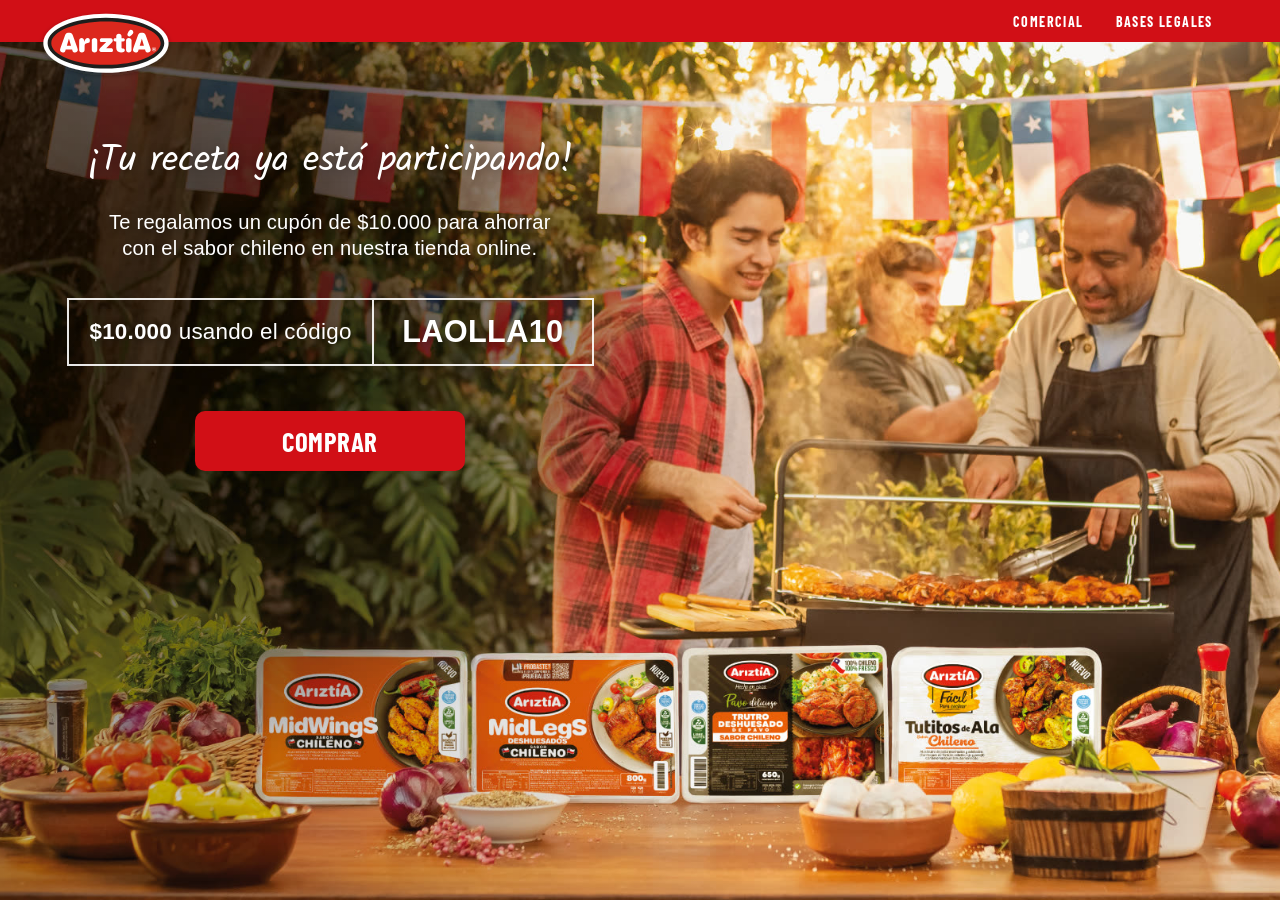
==== commit 74f69a06: "Thank you page desktop: texto del cupón en 2 líneas (corte tras 'ahorrar') y 10% más pequeño Co-Auth" ====
--- a/gracias.html
+++ b/gracias.html
@@ -33,7 +33,7 @@
     <section class="ty" aria-labelledby="tyTitle">
       <div class="ty__inner">
         <h1 class="ty__title anim" data-anim="up" id="tyTitle">¡Tu receta ya está participando!</h1>
-        <p class="ty__text anim" data-anim="up" style="--d:.15s">Te regalamos un cupón de $10.000<br> para ahorrar con el sabor chileno<br> en nuestra tienda online.</p>
+        <p class="ty__text anim" data-anim="up" style="--d:.15s">Te regalamos un cupón de $10.000<br class="br-mobile"> para ahorrar<span class="br-desktop"> </span>con el sabor chileno<br class="br-mobile"> en nuestra tienda online.</p>
         <div class="ty__coupon anim" data-anim="up" style="--d:.22s">
           <span class="ty__coupon-label"><strong>$10.000</strong> usando el código</span>
           <span class="ty__coupon-code">LAOLLA10</span>
--- a/styles.css
+++ b/styles.css
@@ -1004,6 +1004,7 @@
     font-size: clamp(34px, 3vw, 50px);
   }
   .br-desktop { display: block; height: 0; }  /* corte de línea de la cita según la guía */
+  .br-mobile { display: none; }  /* cortes solo para móvil */
 
   .modal__close--outside { top: -8px; right: -54px; }
 
@@ -1190,7 +1191,7 @@
     margin-top: 2vh;
   }
   .ty__title { margin: clamp(16px, 4vh, 56px) 0 clamp(18px, 3vh, 36px); font-size: clamp(36px, 2.75vw, 54px); white-space: nowrap; }
-  .ty__text { font-size: clamp(22px, 1.75vw, 34px); margin-bottom: clamp(24px, 4vh, 48px); }
+  .ty__text { font-size: clamp(20px, 1.575vw, 30.6px); white-space: nowrap; margin-bottom: clamp(24px, 4vh, 48px); }
   .ty__coupon { margin-bottom: clamp(30px, 5vh, 60px); border-width: 2px; }
   .ty__coupon-label { padding: clamp(14px, 1.1vw, 22px) clamp(18px, 1.6vw, 30px); font-size: clamp(22px, 1.75vw, 34px); }
   .ty__coupon-code  { padding: clamp(14px, 1.1vw, 22px) clamp(24px, 2.2vw, 42px); border-left-width: 2px; font-size: clamp(30px, 2.4vw, 46px); }
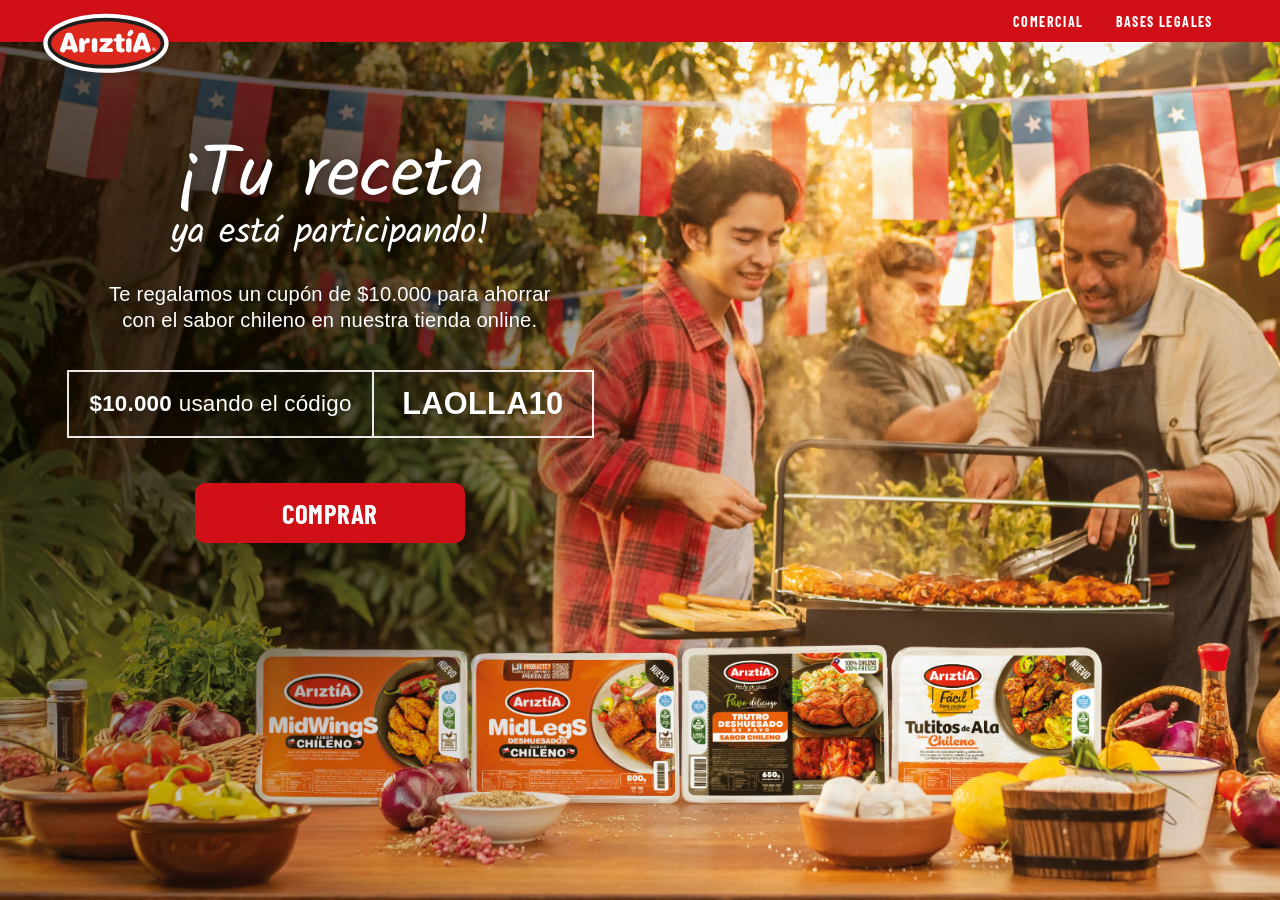
==== commit 0f1ca2c4: "Thank you page: '¡Tu receta' arriba y al doble de tamaño (desktop y móvil) Co-Authored-By: Claude Op" ====
--- a/gracias.html
+++ b/gracias.html
@@ -32,7 +32,7 @@
   <main id="top" class="thanks">
     <section class="ty" aria-labelledby="tyTitle">
       <div class="ty__inner">
-        <h1 class="ty__title anim" data-anim="up" id="tyTitle">¡Tu receta ya está participando!</h1>
+        <h1 class="ty__title anim" data-anim="up" id="tyTitle"><span class="ty__title-big">¡Tu receta</span> <span class="ty__title-small">ya está participando!</span></h1>
         <p class="ty__text anim" data-anim="up" style="--d:.15s">Te regalamos un cupón de $10.000<br class="br-mobile"> para ahorrar<span class="br-desktop"> </span>con el sabor chileno<br class="br-mobile"> en nuestra tienda online.</p>
         <div class="ty__coupon anim" data-anim="up" style="--d:.22s">
           <span class="ty__coupon-label"><strong>$10.000</strong> usando el código</span>
--- a/styles.css
+++ b/styles.css
@@ -1121,14 +1121,17 @@
   align-items: center;
 }
 .ty__title {
-  margin: 0 0 22px;
+  margin: 18px 0 22px;
   font-family: var(--font-script);
   font-weight: 400;
-  font-size: clamp(27px, 8.8vw, 40px);
+  font-size: clamp(24px, 8vw, 36px);
   line-height: 1.15;
   text-wrap: balance;                 /* móvil: "¡Tu receta ya está" / "participando!" */
   text-shadow: 0 2px 12px rgba(0,0,0,.35);
 }
+.ty__title-big, .ty__title-small { display: block; }
+.ty__title-big { font-size: 2em; line-height: 1; }   /* "¡Tu receta" arriba, al doble del resto */
+.ty__title-small { white-space: nowrap; }
 .ty__text {
   margin: 0 0 24px;
   font-family: var(--font-cond);
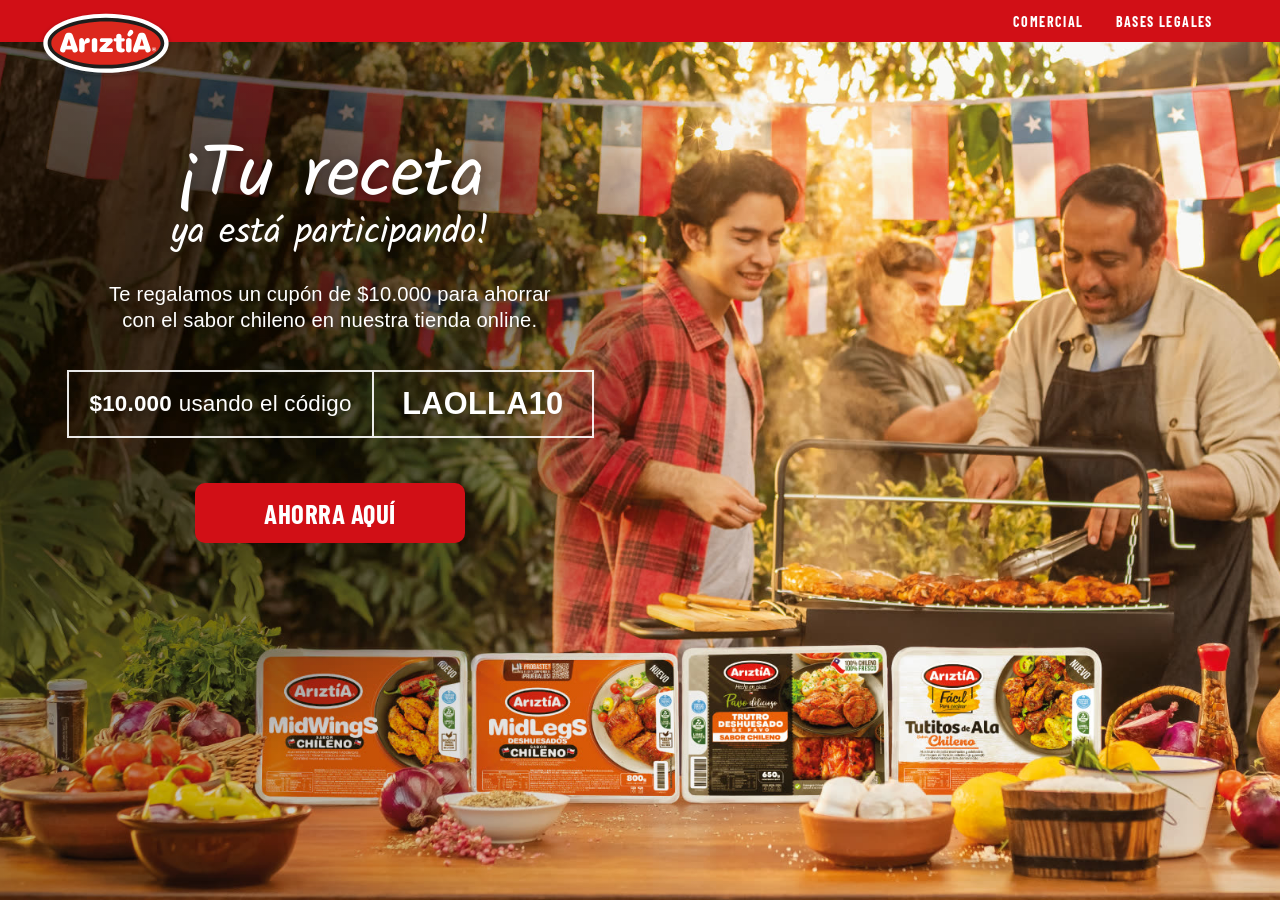
==== commit 0dd4414b: "Thank you page: botón 'Ahorra aquí' Co-Authored-By: Claude Opus 5.5 (1M context) <noreply@anthropic." ====
--- a/gracias.html
+++ b/gracias.html
@@ -38,7 +38,7 @@
           <span class="ty__coupon-label"><strong>$10.000</strong> usando el código</span>
           <span class="ty__coupon-code">LAOLLA10</span>
         </div>
-        <a class="btn ty__btn anim" data-anim="up" style="--d:.3s" href="https://www.ariztiaatucasa.cl/parrilleros.html" target="_blank" rel="noopener">Comprar</a>
+        <a class="btn ty__btn anim" data-anim="up" style="--d:.3s" href="https://www.ariztiaatucasa.cl/parrilleros.html" target="_blank" rel="noopener">Ahorra aquí</a>
       </div>
     </section>
   </main>
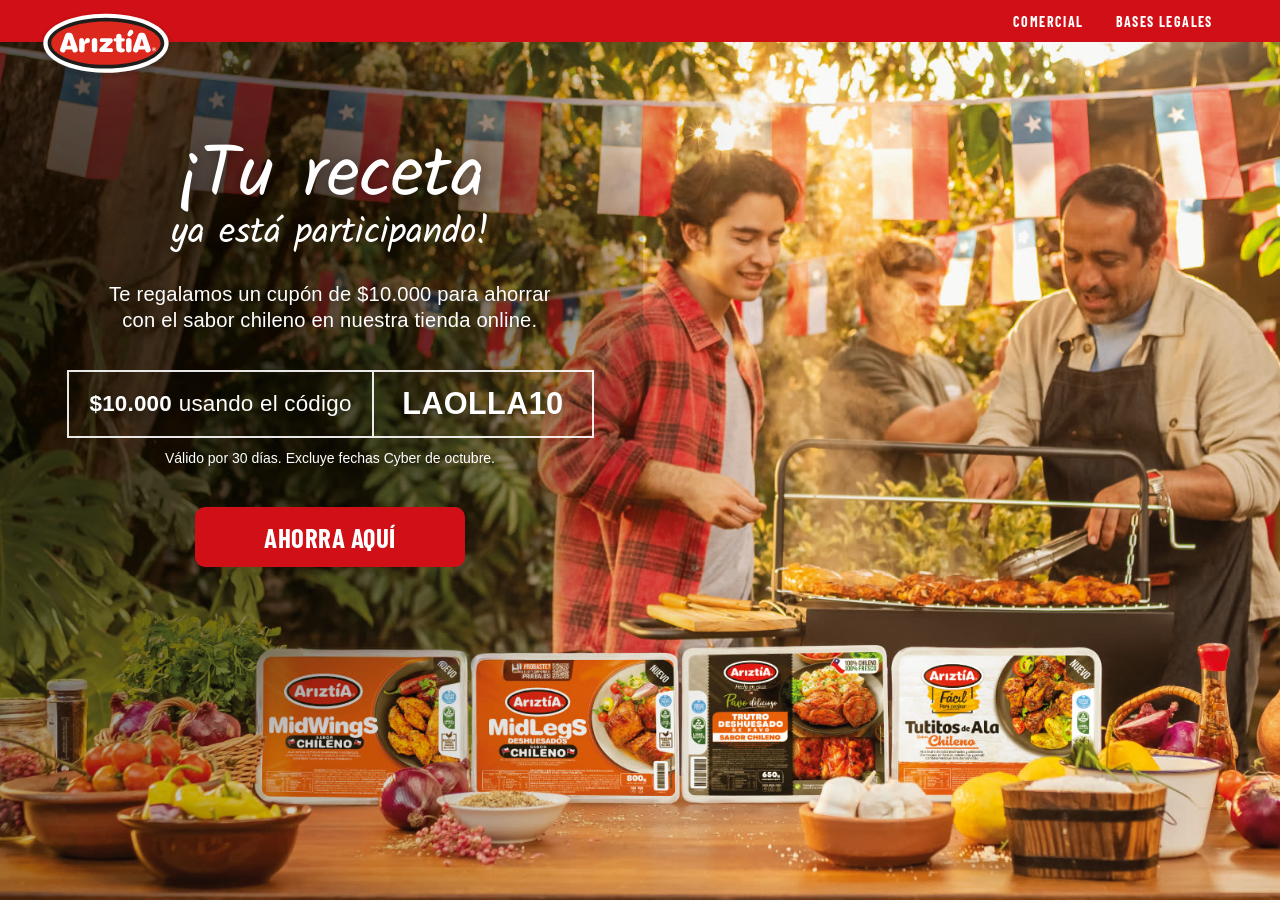
==== commit 2da0f452: "Thank you page: legal 'Válido por 30 días. Excluye fechas Cyber de octubre.' bajo el recuadro del cu" ====
--- a/gracias.html
+++ b/gracias.html
@@ -38,6 +38,7 @@
           <span class="ty__coupon-label"><strong>$10.000</strong> usando el código</span>
           <span class="ty__coupon-code">LAOLLA10</span>
         </div>
+        <p class="ty__legal anim" data-anim="up" style="--d:.26s">Válido por 30 días. Excluye fechas Cyber de octubre.</p>
         <a class="btn ty__btn anim" data-anim="up" style="--d:.3s" href="https://www.ariztiaatucasa.cl/parrilleros.html" target="_blank" rel="noopener">Ahorra aquí</a>
       </div>
     </section>
--- a/styles.css
+++ b/styles.css
@@ -1146,12 +1146,20 @@
 .ty__coupon {
   display: flex;
   align-items: stretch;
-  margin: 0 0 30px;
+  margin: 0 0 10px;
   border: 1.5px solid rgba(255,255,255,.9);
   font-family: var(--font-cond);
   font-stretch: 100%;
   text-shadow: 0 2px 10px rgba(0,0,0,.35);
   white-space: nowrap;
+}
+.ty__legal {
+  margin: 0 0 30px;
+  font-family: var(--font-cond);
+  font-weight: 400;
+  font-size: clamp(12px, 3.5vw, 14px);
+  line-height: 1.3;
+  text-shadow: 0 1px 8px rgba(0,0,0,.5);
 }
 .ty__coupon-label, .ty__coupon-code { display: flex; align-items: center; justify-content: center; }
 .ty__coupon-label {
@@ -1195,7 +1203,8 @@
   }
   .ty__title { margin: clamp(16px, 4vh, 56px) 0 clamp(18px, 3vh, 36px); font-size: clamp(36px, 2.75vw, 54px); white-space: nowrap; }
   .ty__text { font-size: clamp(20px, 1.575vw, 30.6px); white-space: nowrap; margin-bottom: clamp(24px, 4vh, 48px); }
-  .ty__coupon { margin-bottom: clamp(30px, 5vh, 60px); border-width: 2px; }
+  .ty__coupon { margin-bottom: clamp(8px, 1.2vh, 14px); border-width: 2px; }
+  .ty__legal { margin-bottom: clamp(26px, 4.4vh, 54px); font-size: clamp(14px, 1.05vw, 20px); text-align: center; }
   .ty__coupon-label { padding: clamp(14px, 1.1vw, 22px) clamp(18px, 1.6vw, 30px); font-size: clamp(22px, 1.75vw, 34px); }
   .ty__coupon-code  { padding: clamp(14px, 1.1vw, 22px) clamp(24px, 2.2vw, 42px); border-left-width: 2px; font-size: clamp(30px, 2.4vw, 46px); }
   .ty__btn {
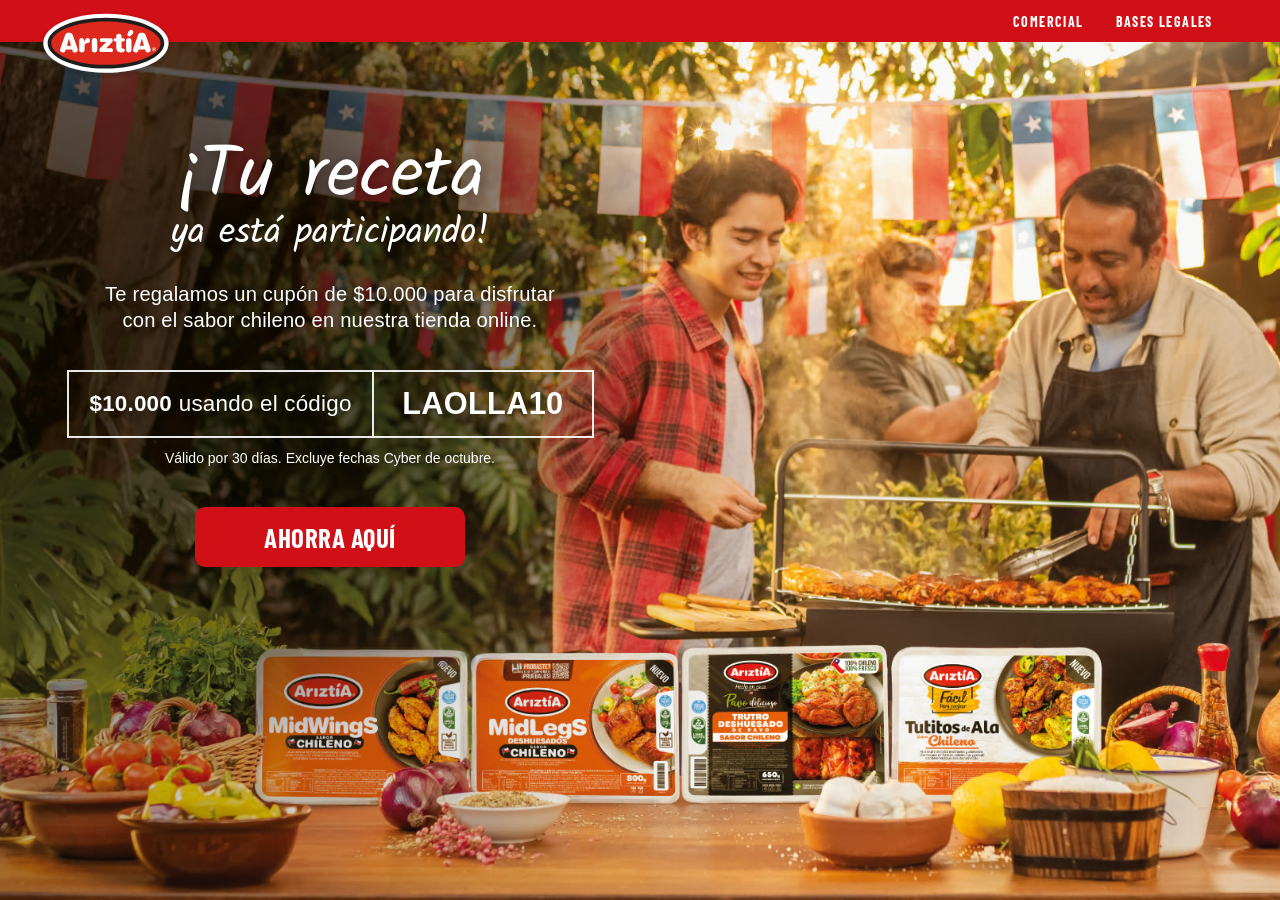
==== commit c70a49a0: "Thank you page: 'para disfrutar' en vez de 'para ahorrar' Co-Authored-By: Claude Opus 5.5 (1M contex" ====
--- a/gracias.html
+++ b/gracias.html
@@ -33,7 +33,7 @@
     <section class="ty" aria-labelledby="tyTitle">
       <div class="ty__inner">
         <h1 class="ty__title anim" data-anim="up" id="tyTitle"><span class="ty__title-big">¡Tu receta</span> <span class="ty__title-small">ya está participando!</span></h1>
-        <p class="ty__text anim" data-anim="up" style="--d:.15s">Te regalamos un cupón de $10.000<br class="br-mobile"> para ahorrar<span class="br-desktop"> </span>con el sabor chileno<br class="br-mobile"> en nuestra tienda online.</p>
+        <p class="ty__text anim" data-anim="up" style="--d:.15s">Te regalamos un cupón de $10.000<br class="br-mobile"> para disfrutar<span class="br-desktop"> </span>con el sabor chileno<br class="br-mobile"> en nuestra tienda online.</p>
         <div class="ty__coupon anim" data-anim="up" style="--d:.22s">
           <span class="ty__coupon-label"><strong>$10.000</strong> usando el código</span>
           <span class="ty__coupon-code">LAOLLA10</span>
